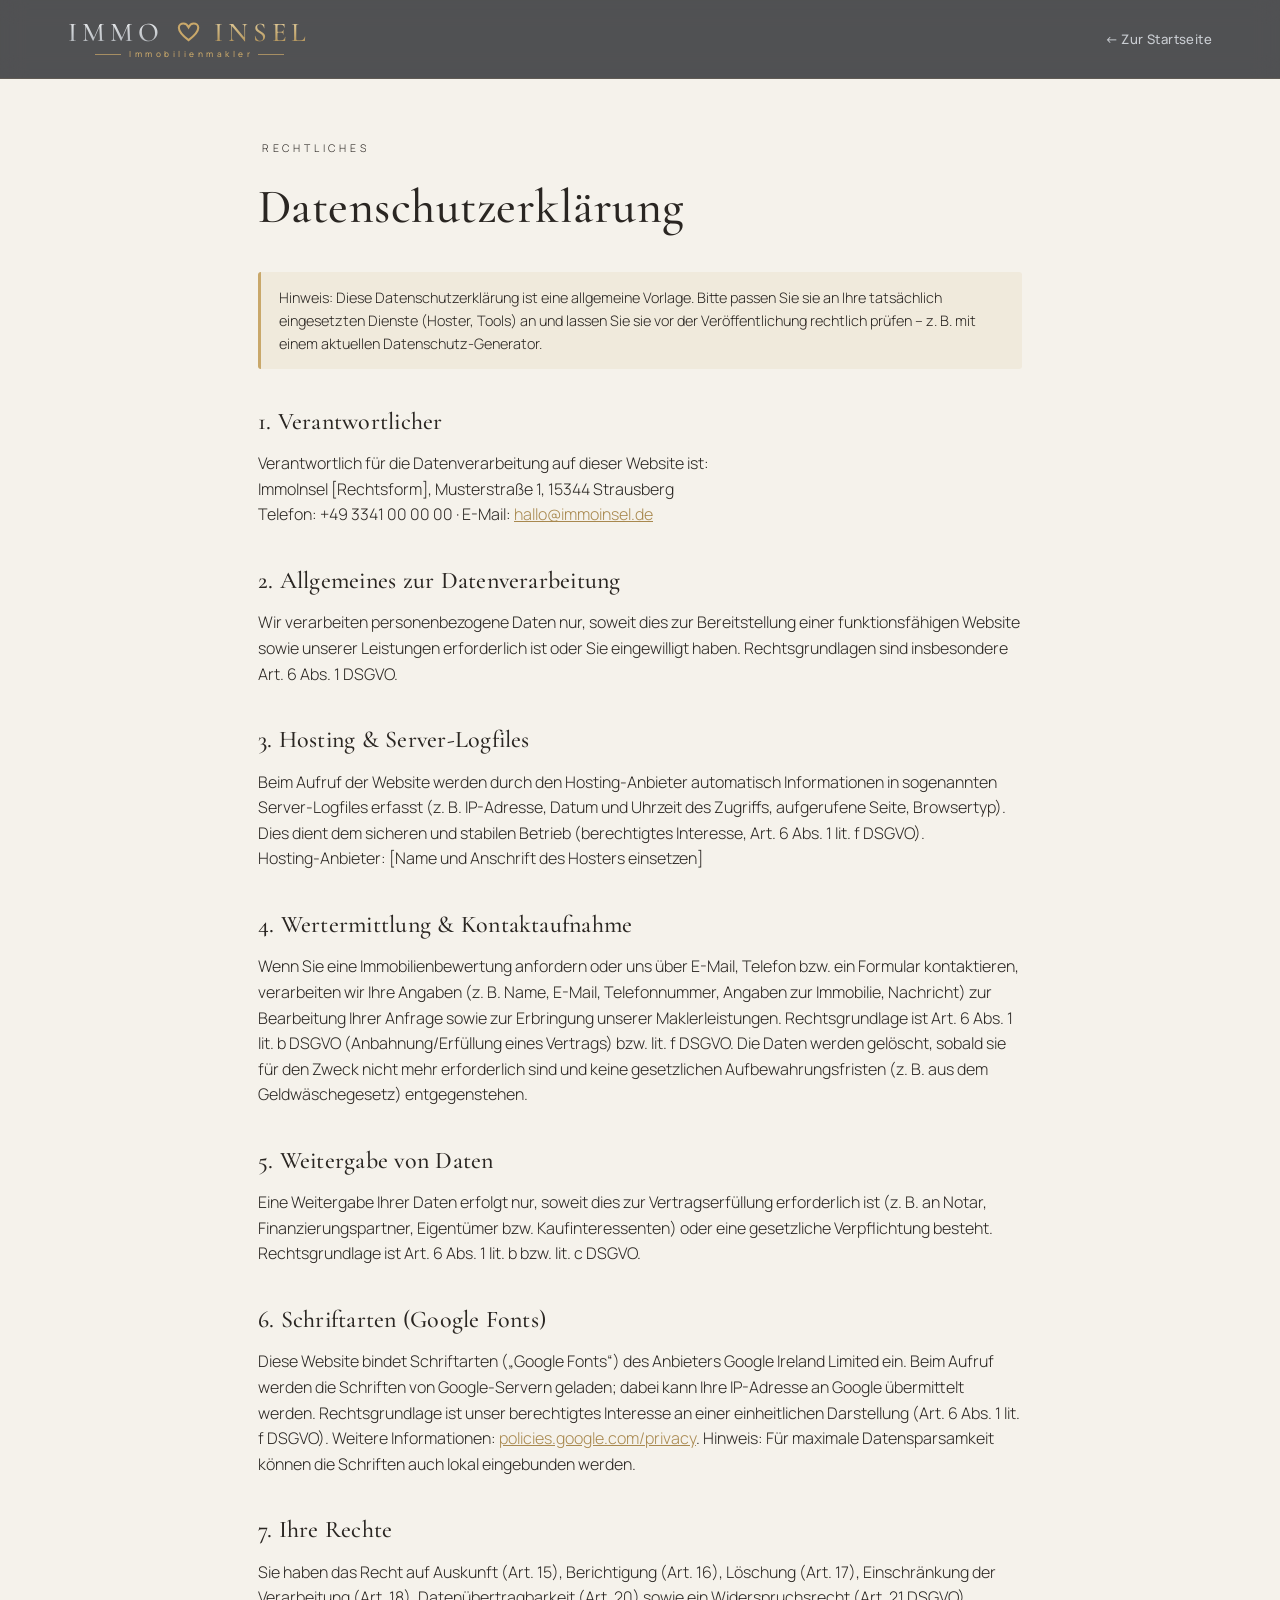
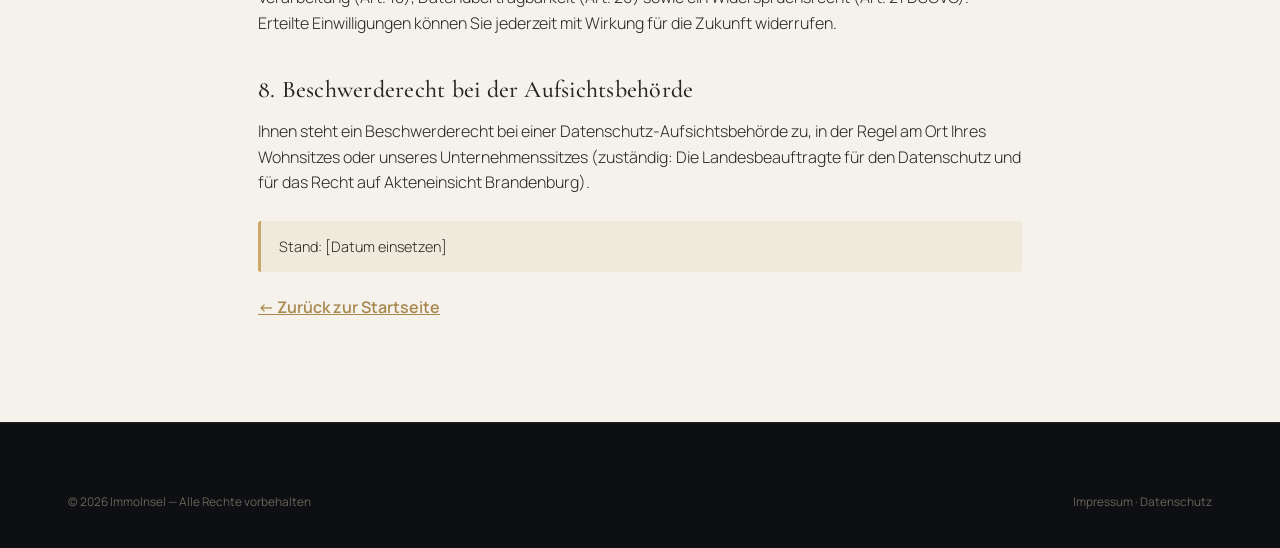
==== datenschutz.html @ 636e9824 "ImmoInsel Website – erste Version (One-Page, Impressum/Datenschutz, Upload-Skript)" ====
<!DOCTYPE html>
<html lang="de">
<head>
  <meta charset="UTF-8" />
  <meta name="viewport" content="width=device-width, initial-scale=1.0" />
  <title>Datenschutz – ImmoInsel</title>
  <meta name="robots" content="index, follow" />
  <meta name="theme-color" content="#15171C" />
  <link rel="icon" href="favicon.ico" sizes="any" />
  <link rel="icon" type="image/svg+xml" href="img/favicon.svg" />
  <link rel="preconnect" href="https://fonts.googleapis.com" />
  <link rel="preconnect" href="https://fonts.gstatic.com" crossorigin />
  <link href="https://fonts.googleapis.com/css2?family=Cormorant+Garamond:ital,wght@0,400;0,500;0,600;1,400;1,500&family=Manrope:wght@300;400;500;600;700&display=swap" rel="stylesheet" />
  <link rel="stylesheet" href="css/style.css" />
</head>
<body>

<header id="siteHeader">
  <div class="wrap nav">
    <a href="index.html#top" class="mark" aria-label="ImmoInsel Startseite">
      <span class="mark-row">
        <span class="mark-immo">IMMO</span>
        <svg class="mark-heart" viewBox="0 0 100 90" aria-hidden="true"><path d="M50 78 C20 55 8 38 8 24 C8 12 18 6 28 6 C38 6 46 14 50 22 C54 14 62 6 72 6 C82 6 92 12 92 24 C92 38 80 55 50 78 Z"/></svg>
        <span class="mark-insel">INSEL</span>
      </span>
      <span class="mark-eyebrow">Immobilienmakler</span>
    </a>
    <div class="nav-panel">
      <nav class="nav-links" aria-label="Navigation">
        <a href="index.html#top">← Zur Startseite</a>
      </nav>
    </div>
  </div>
</header>

<main class="legal-main">
  <div class="narrow">
    <p class="eyebrow">Rechtliches</p>
    <h1>Datenschutzerklärung</h1>

    <p class="legal-note">Hinweis: Diese Datenschutzerklärung ist eine allgemeine Vorlage.
      Bitte passen Sie sie an Ihre tatsächlich eingesetzten Dienste (Hoster, Tools) an und
      lassen Sie sie vor der Veröffentlichung rechtlich prüfen – z. B. mit einem aktuellen
      Datenschutz-Generator.</p>

    <h2>1. Verantwortlicher</h2>
    <p>
      Verantwortlich für die Datenverarbeitung auf dieser Website ist:<br>
      ImmoInsel [Rechtsform], Musterstraße 1, 15344 Strausberg<br>
      Telefon: +49 3341 00 00 00 · E-Mail: <a href="mailto:hallo@immoinsel.de">hallo@immoinsel.de</a>
    </p>

    <h2>2. Allgemeines zur Datenverarbeitung</h2>
    <p>
      Wir verarbeiten personenbezogene Daten nur, soweit dies zur Bereitstellung einer
      funktionsfähigen Website sowie unserer Leistungen erforderlich ist oder Sie
      eingewilligt haben. Rechtsgrundlagen sind insbesondere Art. 6 Abs. 1 DSGVO.
    </p>

    <h2>3. Hosting &amp; Server-Logfiles</h2>
    <p>
      Beim Aufruf der Website werden durch den Hosting-Anbieter automatisch Informationen
      in sogenannten Server-Logfiles erfasst (z. B. IP-Adresse, Datum und Uhrzeit des
      Zugriffs, aufgerufene Seite, Browsertyp). Dies dient dem sicheren und stabilen
      Betrieb (berechtigtes Interesse, Art. 6 Abs. 1 lit. f DSGVO).<br>
      Hosting-Anbieter: [Name und Anschrift des Hosters einsetzen]
    </p>

    <h2>4. Wertermittlung &amp; Kontaktaufnahme</h2>
    <p>
      Wenn Sie eine Immobilienbewertung anfordern oder uns über E-Mail, Telefon bzw. ein
      Formular kontaktieren, verarbeiten wir Ihre Angaben (z. B. Name, E-Mail, Telefonnummer,
      Angaben zur Immobilie, Nachricht) zur Bearbeitung Ihrer Anfrage sowie zur Erbringung
      unserer Maklerleistungen. Rechtsgrundlage ist Art. 6 Abs. 1 lit. b DSGVO
      (Anbahnung/Erfüllung eines Vertrags) bzw. lit. f DSGVO. Die Daten werden gelöscht,
      sobald sie für den Zweck nicht mehr erforderlich sind und keine gesetzlichen
      Aufbewahrungsfristen (z. B. aus dem Geldwäschegesetz) entgegenstehen.
    </p>

    <h2>5. Weitergabe von Daten</h2>
    <p>
      Eine Weitergabe Ihrer Daten erfolgt nur, soweit dies zur Vertragserfüllung erforderlich
      ist (z. B. an Notar, Finanzierungspartner, Eigentümer bzw. Kaufinteressenten) oder eine
      gesetzliche Verpflichtung besteht. Rechtsgrundlage ist Art. 6 Abs. 1 lit. b bzw. lit. c DSGVO.
    </p>

    <h2>6. Schriftarten (Google Fonts)</h2>
    <p>
      Diese Website bindet Schriftarten („Google Fonts“) des Anbieters Google Ireland Limited
      ein. Beim Aufruf werden die Schriften von Google-Servern geladen; dabei kann Ihre
      IP-Adresse an Google übermittelt werden. Rechtsgrundlage ist unser berechtigtes Interesse
      an einer einheitlichen Darstellung (Art. 6 Abs. 1 lit. f DSGVO). Weitere Informationen:
      <a href="https://policies.google.com/privacy" target="_blank" rel="noopener">policies.google.com/privacy</a>.
      Hinweis: Für maximale Datensparsamkeit können die Schriften auch lokal eingebunden werden.
    </p>

    <h2>7. Ihre Rechte</h2>
    <p>
      Sie haben das Recht auf Auskunft (Art. 15), Berichtigung (Art. 16), Löschung (Art. 17),
      Einschränkung der Verarbeitung (Art. 18), Datenübertragbarkeit (Art. 20) sowie ein
      Widerspruchsrecht (Art. 21 DSGVO). Erteilte Einwilligungen können Sie jederzeit mit
      Wirkung für die Zukunft widerrufen.
    </p>

    <h2>8. Beschwerderecht bei der Aufsichtsbehörde</h2>
    <p>
      Ihnen steht ein Beschwerderecht bei einer Datenschutz-Aufsichtsbehörde zu, in der Regel
      am Ort Ihres Wohnsitzes oder unseres Unternehmenssitzes (zuständig: Die Landesbeauftragte
      für den Datenschutz und für das Recht auf Akteneinsicht Brandenburg).
    </p>

    <p class="legal-note" style="margin-top:1.6rem">Stand: [Datum einsetzen]</p>
    <p style="margin-top:1.4rem"><a class="back-link" href="index.html#top">← Zurück zur Startseite</a></p>
  </div>
</main>

<footer>
  <div class="wrap">
    <div class="foot-bar" style="border-top:none;padding-top:0">
      <span>© <span id="jahr">2026</span> ImmoInsel — Alle Rechte vorbehalten</span>
      <span><a href="impressum.html">Impressum</a> · <a href="datenschutz.html">Datenschutz</a></span>
    </div>
  </div>
</footer>

<script src="js/main.js"></script>
</body>
</html>
---- css/style.css ----
/* =========================================================
   ImmoInsel · Immobilienmakler – Gestaltung
   Anthrazit + Champagner-Gold, Cormorant Garamond / Manrope
   ========================================================= */
:root{
  --ink:#0E0F12;--anthracite:#15171C;--anthracite-2:#1B1E25;
  --gold:#C9A86A;--gold-lite:#E7D2A0;--gold-deep:#A8884E;
  --silver:#C9CDD2;--platinum:#E9EBEE;
  --cream:#F5F2EB;--cream-2:#EDE8DD;--cream-ink:#2A2622;--cream-mute:#6B645A;
  --line:rgba(201,168,106,.30);
  --serif:'Cormorant Garamond',Georgia,serif;
  --sans:'Manrope',system-ui,-apple-system,sans-serif;
}
*{margin:0;padding:0;box-sizing:border-box}
html{scroll-behavior:smooth}
body{font-family:var(--sans);background:var(--anthracite);color:var(--platinum);line-height:1.6;-webkit-font-smoothing:antialiased;overflow-x:hidden}
.wrap{max-width:1200px;margin:0 auto;padding:0 28px}
a{color:inherit;text-decoration:none}
img{max-width:100%;display:block}

/* Wordmark */
.mark{display:inline-flex;flex-direction:column;align-items:center;line-height:1}
.mark-row{font-family:var(--serif);font-weight:500;font-size:1.7rem;letter-spacing:.18em;display:flex;align-items:center;gap:.5em}
.mark-immo{background:linear-gradient(180deg,#EDEFF1,#A9AEB4);-webkit-background-clip:text;background-clip:text;color:transparent}
.mark-insel{background:linear-gradient(180deg,var(--gold-lite),var(--gold-deep));-webkit-background-clip:text;background-clip:text;color:transparent}
.mark-heart{width:.85em;height:.85em;flex:none}
.mark-heart path{fill:none;stroke:var(--gold);stroke-width:9}
.mark-eyebrow{display:flex;align-items:center;gap:.6em;margin-top:.45em;font-family:var(--sans);font-weight:500;font-size:.52rem;letter-spacing:.42em;color:var(--gold);text-indent:.42em}
.mark-eyebrow::before,.mark-eyebrow::after{content:"";width:26px;height:1px;background:var(--gold);opacity:.7}

/* Heart divider (signature) */
.hdiv{display:flex;align-items:center;justify-content:center;gap:18px;margin:0 auto}
.hdiv span{height:1px;width:64px;background:var(--line)}
.hdiv svg{width:18px;height:18px}
.hdiv svg path{fill:none;stroke:var(--gold);stroke-width:9}

/* Buttons */
.btn{display:inline-flex;align-items:center;gap:.6em;font-weight:600;font-size:.82rem;letter-spacing:.04em;padding:15px 30px;border-radius:2px;cursor:pointer;border:1px solid transparent;transition:.25s ease;font-family:var(--sans)}
.btn-gold{background:var(--gold);color:#15171C}
.btn-gold:hover{background:var(--gold-lite);transform:translateY(-2px)}
.btn-ghost{border-color:var(--line);color:var(--platinum)}
.btn-ghost:hover{border-color:var(--gold);color:var(--gold)}
.btn-arrow{transition:transform .25s ease}
.btn:hover .btn-arrow{transform:translateX(4px)}
.eyebrow{font-size:.66rem;letter-spacing:.36em;font-weight:600;color:var(--gold);text-transform:uppercase;text-indent:.36em}
h1,h2,h3{font-family:var(--serif);font-weight:500;letter-spacing:.01em}

/* Header */
header{position:fixed;top:0;left:0;right:0;z-index:50;backdrop-filter:blur(12px);background:rgba(17,19,24,.72);border-bottom:1px solid rgba(201,168,106,.12)}
.nav{display:flex;align-items:center;justify-content:space-between;height:78px}
.nav-panel{display:flex;align-items:center;gap:34px}
.nav-links{display:flex;gap:34px;font-size:.82rem;font-weight:500;letter-spacing:.03em}
.nav-links a{color:var(--silver);transition:color .2s}
.nav-links a:hover,.nav-links a.active{color:var(--gold)}
.nav .btn{padding:11px 22px}
.burger{display:none;flex-direction:column;gap:5px;cursor:pointer;background:none;border:0;padding:6px}
.burger span{width:24px;height:1.5px;background:var(--gold);transition:.25s ease}
.burger[aria-expanded="true"] span:nth-child(1){transform:translateY(6.5px) rotate(45deg)}
.burger[aria-expanded="true"] span:nth-child(2){opacity:0}
.burger[aria-expanded="true"] span:nth-child(3){transform:translateY(-6.5px) rotate(-45deg)}

/* Hero */
.hero{position:relative;min-height:100vh;display:flex;align-items:center;padding:120px 0 80px;
  background:linear-gradient(180deg,rgba(14,15,18,.80) 0%,rgba(14,15,18,.55) 45%,rgba(21,23,28,.96) 100%),#0E0F12 url("https://images.unsplash.com/photo-1600585154340-be6161a56a0c?auto=format&fit=crop&w=1600&q=80") center/cover no-repeat}
.hero-inner{max-width:780px}
.hero h1{font-size:clamp(2.7rem,6vw,4.8rem);line-height:1.04;margin:22px 0 24px;color:var(--platinum)}
.hero h1 em{font-style:italic;color:var(--gold)}
.hero p{font-size:1.12rem;color:var(--silver);max-width:560px;font-weight:300;margin-bottom:38px}
.hero-cta{display:flex;gap:16px;flex-wrap:wrap}
.hero-rating{display:flex;align-items:center;gap:12px;margin-top:30px}
.stars{display:flex;gap:3px}
.stars svg{width:16px;height:16px;fill:var(--gold)}
.hero-rating small{font-size:.84rem;color:var(--silver);font-weight:300}
.hero-rating small b{color:var(--platinum);font-weight:600}

.reveal{opacity:0;transform:translateY(24px);animation:rise .9s cubic-bezier(.2,.7,.3,1) forwards}
.d1{animation-delay:.05s}.d2{animation-delay:.2s}.d3{animation-delay:.35s}.d4{animation-delay:.5s}.d5{animation-delay:.62s}
@keyframes rise{to{opacity:1;transform:none}}

/* Valuation card */
.valuation{background:var(--anthracite);padding:0 0 90px}
.vcard{margin-top:-72px;position:relative;z-index:5;background:linear-gradient(160deg,var(--anthracite-2),#13151A);border:1px solid var(--line);border-radius:5px;padding:46px 48px;
  box-shadow:0 40px 80px -30px rgba(0,0,0,.7),0 0 70px -24px rgba(201,168,106,.22)}
.vcard-ribbon{display:inline-flex;align-items:center;gap:8px;font-size:.62rem;letter-spacing:.22em;text-transform:uppercase;color:var(--gold);font-weight:600;margin-bottom:16px}
.vcard-ribbon svg{width:13px;height:13px;fill:var(--gold)}
.vcard-head{display:flex;justify-content:space-between;align-items:flex-end;gap:30px;flex-wrap:wrap;margin-bottom:30px}
.vcard h2{font-size:2.1rem;color:var(--platinum);line-height:1.08}
.vcard-head>div>p{color:var(--silver);font-size:.92rem;font-weight:300;max-width:360px;margin-top:8px}
.steps{display:flex;gap:8px}
.steps i{font-style:normal;font-size:.7rem;color:var(--silver);display:flex;align-items:center;gap:6px}
.steps i b{width:22px;height:22px;border:1px solid var(--line);border-radius:50%;display:grid;place-items:center;font-size:.62rem;color:var(--gold);font-weight:700}
.steps i.on b{background:var(--gold);color:#15171C;border-color:var(--gold)}
.chips{display:grid;grid-template-columns:repeat(4,1fr);gap:14px;margin-bottom:24px}
.chip{border:1px solid rgba(201,168,106,.22);border-radius:3px;padding:20px 14px;text-align:center;cursor:pointer;transition:.2s;background:rgba(255,255,255,.015);font-family:var(--sans)}
.chip:hover,.chip.sel{border-color:var(--gold);background:rgba(201,168,106,.07)}
.chip svg{width:30px;height:30px;stroke:var(--gold);fill:none;stroke-width:1.4;margin-bottom:10px}
.chip span{display:block;font-size:.8rem;color:var(--platinum);font-weight:500}
.vcard-foot{display:flex;justify-content:space-between;align-items:center;gap:20px;flex-wrap:wrap;border-top:1px solid rgba(201,168,106,.14);padding-top:24px}
.vcard-foot small{color:var(--cream-mute);font-size:.76rem;display:flex;align-items:center;gap:8px}
.vcard-foot small svg{width:14px;height:14px;stroke:var(--gold);fill:none;stroke-width:1.6;flex:none}

/* Trust */
.trust{background:var(--cream);color:var(--cream-ink);padding:64px 0}
.trust-grid{display:grid;grid-template-columns:repeat(4,1fr);gap:30px;text-align:center}
.stat .n{font-family:var(--serif);font-size:3rem;color:var(--gold-deep);line-height:1}
.stat .n em{font-style:normal;font-size:1.4rem;vertical-align:super}
.stat .l{font-size:.78rem;letter-spacing:.08em;text-transform:uppercase;color:var(--cream-mute);margin-top:8px}

/* Section base */
.section{padding:100px 0}
.section-cream{background:var(--cream);color:var(--cream-ink)}
.s-head{text-align:center;max-width:640px;margin:0 auto 56px}
.s-head .hdiv{margin-bottom:22px}
.s-head h2{font-size:clamp(2rem,4vw,2.9rem);line-height:1.12;margin-bottom:16px;color:var(--platinum)}
.section-cream .s-head h2{color:var(--cream-ink)}
.s-head p{color:var(--silver);font-weight:300}
.section-cream .s-head p{color:var(--cream-mute)}

/* Listings */
.listings{display:grid;grid-template-columns:repeat(3,1fr);gap:26px}
.lcard{background:#fff;border-radius:4px;overflow:hidden;box-shadow:0 18px 40px -28px rgba(42,38,34,.45);transition:.3s;border:1px solid rgba(42,38,34,.05)}
.lcard:hover{transform:translateY(-6px);box-shadow:0 30px 60px -30px rgba(42,38,34,.55)}
.lcard-img{height:210px;background-size:cover;background-position:center;position:relative}
.lcard-tag{position:absolute;top:14px;left:14px;background:rgba(14,15,18,.82);color:var(--gold);font-size:.62rem;letter-spacing:.14em;text-transform:uppercase;padding:6px 12px;border-radius:2px;font-weight:600}
.lcard-fav{position:absolute;top:12px;right:12px;width:34px;height:34px;border-radius:50%;background:rgba(14,15,18,.55);display:grid;place-items:center;cursor:pointer;transition:.2s;backdrop-filter:blur(2px);border:0}
.lcard-fav:hover,.lcard-fav.on{background:rgba(14,15,18,.85)}
.lcard-fav svg{width:16px;height:16px;stroke:var(--gold);fill:none;stroke-width:1.7}
.lcard-fav.on svg{fill:var(--gold)}
.lcard-body{padding:22px 24px 24px}
.lcard-loc{font-size:.72rem;letter-spacing:.14em;text-transform:uppercase;color:var(--gold-deep);font-weight:600}
.lcard h3{font-size:1.4rem;color:var(--cream-ink);margin:6px 0 4px}
.lcard-price{font-family:var(--serif);font-size:1.5rem;color:var(--cream-ink);margin-bottom:14px}
.lcard-facts{display:flex;gap:18px;font-size:.82rem;color:var(--cream-mute);padding-bottom:14px;border-bottom:1px solid var(--cream-2)}
.lcard-facts span{display:flex;align-items:center;gap:6px}
.lcard-facts svg{width:15px;height:15px;stroke:var(--gold-deep);fill:none;stroke-width:1.6}
.lcard-energy{font-size:.68rem;color:var(--cream-mute);margin-top:12px;line-height:1.5}
.lcard-energy b{color:var(--cream-ink);font-weight:600}
.ebadge{display:inline-block;background:#5BA84F;color:#fff;font-weight:700;padding:1px 7px;border-radius:2px;font-size:.66rem;margin-right:4px}

/* Process */
.process{display:grid;grid-template-columns:repeat(4,1fr);gap:24px}
.pstep{position:relative;padding-top:18px}
.pstep .pnum{font-family:var(--serif);font-size:2.4rem;color:var(--gold);opacity:.55;line-height:1}
.pstep h3{font-size:1.3rem;color:var(--platinum);margin:14px 0 10px}
.pstep p{font-size:.9rem;color:var(--silver);font-weight:300}
.pstep::before{content:"";position:absolute;top:0;left:0;width:40px;height:1px;background:var(--gold)}

/* Testimonial */
.quote-sec{background:var(--anthracite-2);padding:104px 0}
.quote{text-align:center;max-width:780px;margin:0 auto}
.quote .hdiv{margin-bottom:30px}
.quote p{font-family:var(--serif);font-size:clamp(1.6rem,3.4vw,2.45rem);line-height:1.42;color:var(--platinum);font-style:italic;font-weight:400}
.quote p em{color:var(--gold)}
.quote .who{margin-top:28px;font-size:.74rem;letter-spacing:.18em;text-transform:uppercase;color:var(--gold);font-weight:600}

/* Team */
.team{display:grid;grid-template-columns:repeat(3,1fr);gap:30px}
.tcard{text-align:center}
.tcard-img{width:100%;aspect-ratio:4/5;border-radius:4px;background-size:cover;background-position:center;filter:grayscale(.25);transition:.4s}
.tcard:hover .tcard-img{filter:grayscale(0)}
.tcard h3{font-size:1.4rem;margin:18px 0 2px;color:var(--cream-ink)}
.tcard .role{font-size:.74rem;letter-spacing:.12em;text-transform:uppercase;color:var(--gold-deep);font-weight:600}
.tcard .tel{font-size:.86rem;color:var(--cream-mute);margin-top:10px}

/* CTA */
.cta{background:linear-gradient(rgba(14,15,18,.9),rgba(14,15,18,.92)),#0E0F12 url("https://images.unsplash.com/photo-1512917774080-9991f1c4c750?auto=format&fit=crop&w=1600&q=80") center/cover;text-align:center;padding:110px 0}
.cta h2{font-size:clamp(2.2rem,5vw,3.4rem);color:var(--platinum);margin:22px 0 18px;line-height:1.1}
.cta h2 em{font-style:italic;color:var(--gold)}
.cta p{color:var(--silver);font-weight:300;max-width:520px;margin:0 auto 34px}

/* Footer */
footer{background:var(--ink);padding:70px 0 36px;border-top:1px solid rgba(201,168,106,.12)}
.foot-grid{display:grid;grid-template-columns:1.6fr 1fr 1fr 1fr;gap:40px;margin-bottom:50px}
.foot-grid p{color:var(--silver);font-size:.86rem;font-weight:300;margin-top:18px;max-width:300px}
.foot-col h4{font-size:.72rem;letter-spacing:.18em;text-transform:uppercase;color:var(--gold);margin-bottom:18px;font-weight:600}
.foot-col a{display:block;color:var(--silver);font-size:.86rem;margin-bottom:11px;transition:color .2s}
.foot-col a:hover{color:var(--gold)}
.foot-bar{border-top:1px solid rgba(255,255,255,.06);padding-top:26px;display:flex;justify-content:space-between;flex-wrap:wrap;gap:14px;font-size:.74rem;color:var(--cream-mute)}
.foot-bar a{color:var(--cream-mute)}.foot-bar a:hover{color:var(--gold)}

/* ===== Rechtstexte (Impressum / Datenschutz) ===== */
.legal-main{padding:140px 0 90px;background:var(--cream);color:var(--cream-ink);min-height:100vh}
.legal-main .narrow{max-width:820px;margin:0 auto;padding:0 28px}
.legal-main h1{font-size:clamp(2.2rem,5vw,3rem);margin:10px 0 26px;color:var(--cream-ink)}
.legal-main h2{font-family:var(--serif);font-size:1.5rem;margin:34px 0 10px;color:var(--cream-ink)}
.legal-main p{color:var(--cream-ink);margin-bottom:12px;font-weight:300}
.legal-main a{color:var(--gold-deep);text-decoration:underline}
.legal-note{background:rgba(201,168,106,.12);border-left:3px solid var(--gold);padding:14px 18px;border-radius:3px;font-size:.9rem;color:var(--cream-mute)}
.back-link{display:inline-block;color:var(--gold-deep);font-weight:600}

@media(max-width:920px){
  .nav-panel{display:none}
  .burger{display:flex}
  header.open .nav-panel{display:flex;position:absolute;top:78px;left:0;right:0;flex-direction:column;align-items:stretch;gap:0;background:rgba(14,15,18,.98);backdrop-filter:blur(12px);border-bottom:1px solid var(--line);padding:12px 0}
  header.open .nav-links{flex-direction:column;gap:0}
  header.open .nav-links a{padding:14px 28px}
  header.open .nav-panel .btn{margin:12px 28px 6px;justify-content:center}
  .chips{grid-template-columns:repeat(2,1fr)}
  .trust-grid,.listings,.process,.team{grid-template-columns:1fr 1fr}
  .foot-grid{grid-template-columns:1fr 1fr}
  .vcard{padding:34px 26px}
}
@media(max-width:560px){
  .trust-grid,.listings,.process,.team,.chips,.foot-grid{grid-template-columns:1fr}
  .wrap{padding:0 20px}.hero h1{font-size:2.4rem}
}
@media (prefers-reduced-motion:reduce){*{animation:none!important;transition:none!important;scroll-behavior:auto!important}}
:focus-visible{outline:2px solid var(--gold);outline-offset:3px}
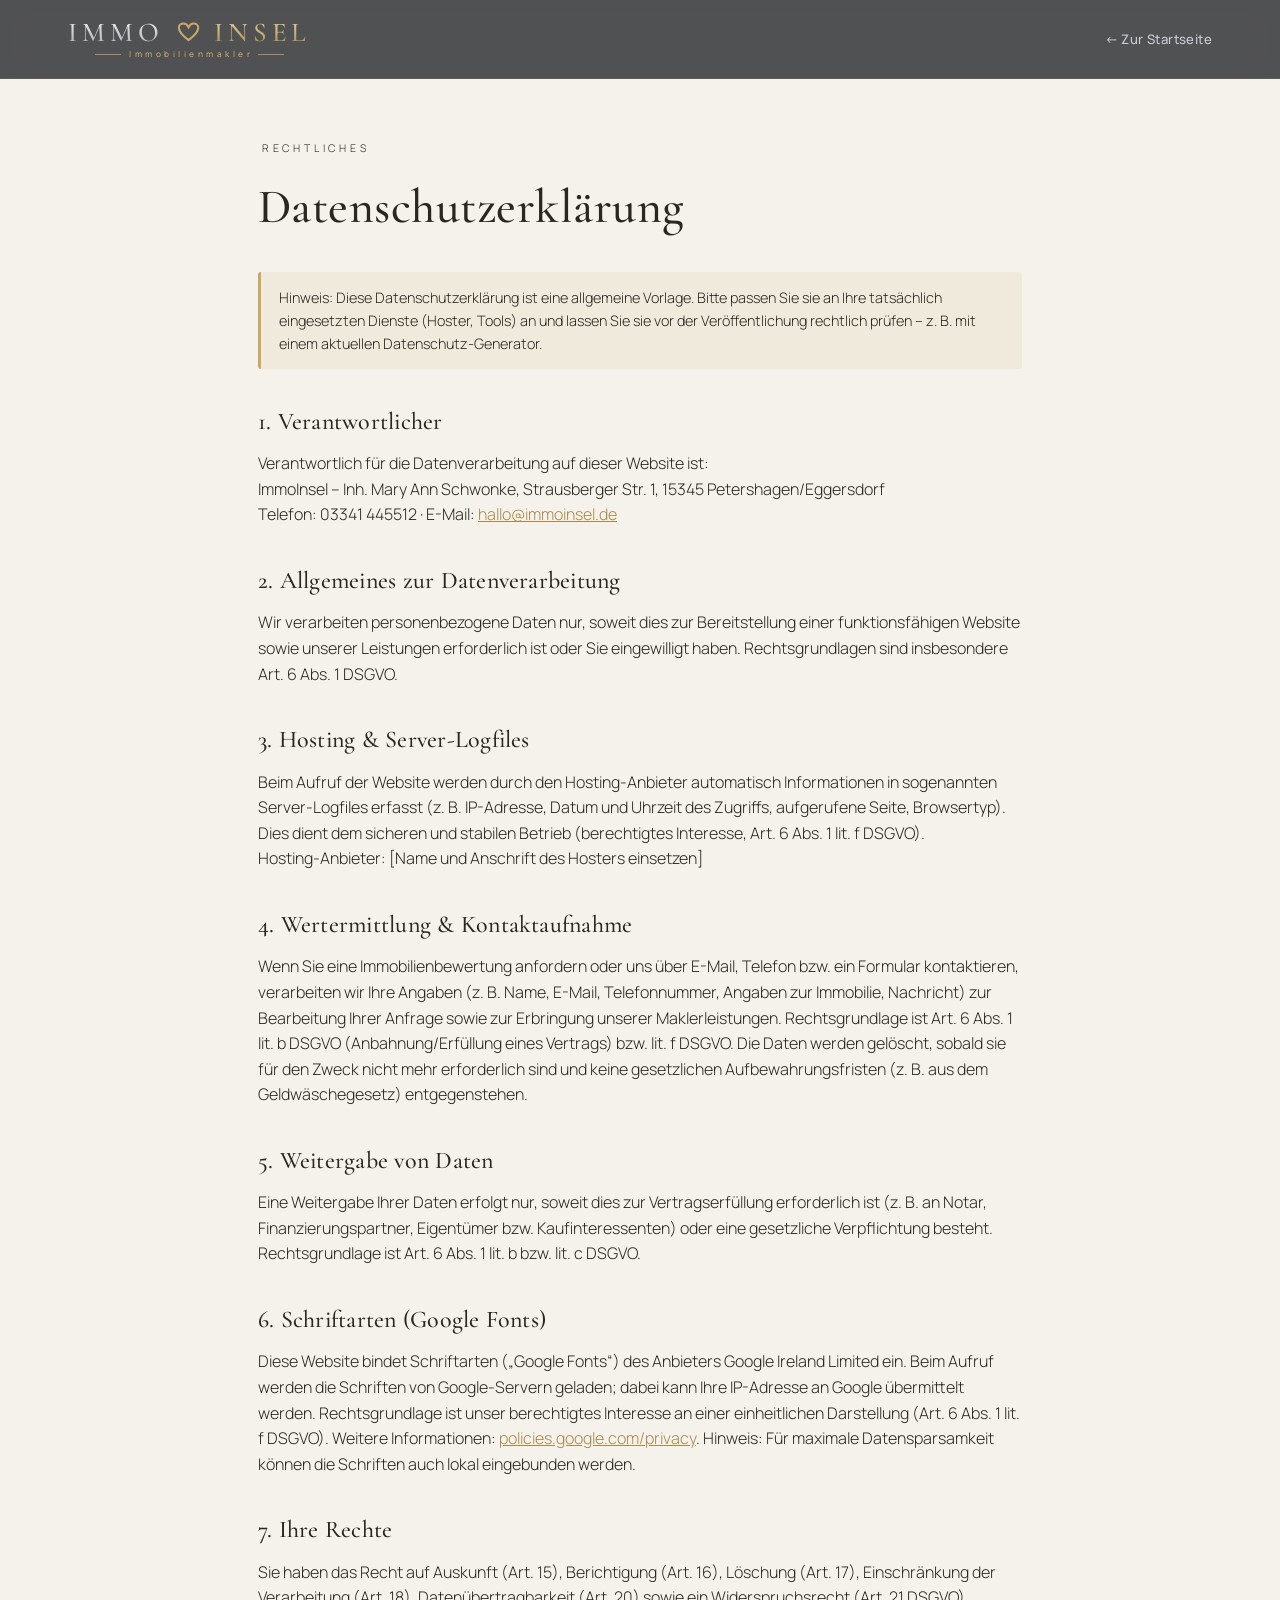
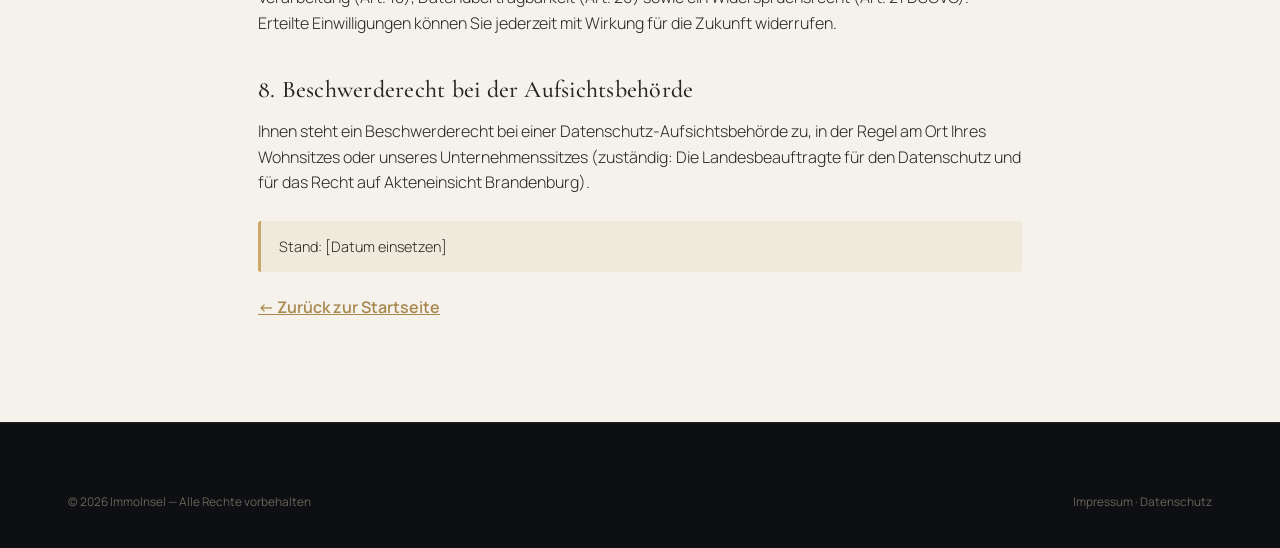
==== commit 00f153fd: "Echte Firmendaten: Adresse Petershagen/Eggersdorf, Tel. 03341 445512, Team Schwonke & Wendorff (Mono" ====
--- a/datenschutz.html
+++ b/datenschutz.html
@@ -46,8 +46,8 @@
     <h2>1. Verantwortlicher</h2>
     <p>
       Verantwortlich für die Datenverarbeitung auf dieser Website ist:<br>
-      ImmoInsel [Rechtsform], Musterstraße 1, 15344 Strausberg<br>
-      Telefon: +49 3341 00 00 00 · E-Mail: <a href="mailto:hallo@immoinsel.de">hallo@immoinsel.de</a>
+      ImmoInsel – Inh. Mary Ann Schwonke, Strausberger Str. 1, 15345 Petershagen/Eggersdorf<br>
+      Telefon: 03341 445512 · E-Mail: <a href="mailto:hallo@immoinsel.de">hallo@immoinsel.de</a>
     </p>
 
     <h2>2. Allgemeines zur Datenverarbeitung</h2>
--- a/css/style.css
+++ b/css/style.css
@@ -155,9 +155,15 @@
 
 /* Team */
 .team{display:grid;grid-template-columns:repeat(3,1fr);gap:30px}
+.team.team-2{grid-template-columns:repeat(2,1fr);max-width:720px;margin:0 auto}
 .tcard{text-align:center}
 .tcard-img{width:100%;aspect-ratio:4/5;border-radius:4px;background-size:cover;background-position:center;filter:grayscale(.25);transition:.4s}
 .tcard:hover .tcard-img{filter:grayscale(0)}
+/* Monogramm-Platzhalter (bis professionelle Porträts vorliegen) */
+.tcard-mono{display:grid;place-items:center;aspect-ratio:4/5;border-radius:4px;
+  background:linear-gradient(160deg,var(--anthracite-2),#101216);border:1px solid var(--line)}
+.tcard-mono span{font-family:var(--serif);font-size:3.4rem;letter-spacing:.06em;
+  background:linear-gradient(180deg,var(--gold-lite),var(--gold-deep));-webkit-background-clip:text;background-clip:text;color:transparent}
 .tcard h3{font-size:1.4rem;margin:18px 0 2px;color:var(--cream-ink)}
 .tcard .role{font-size:.74rem;letter-spacing:.12em;text-transform:uppercase;color:var(--gold-deep);font-weight:600}
 .tcard .tel{font-size:.86rem;color:var(--cream-mute);margin-top:10px}
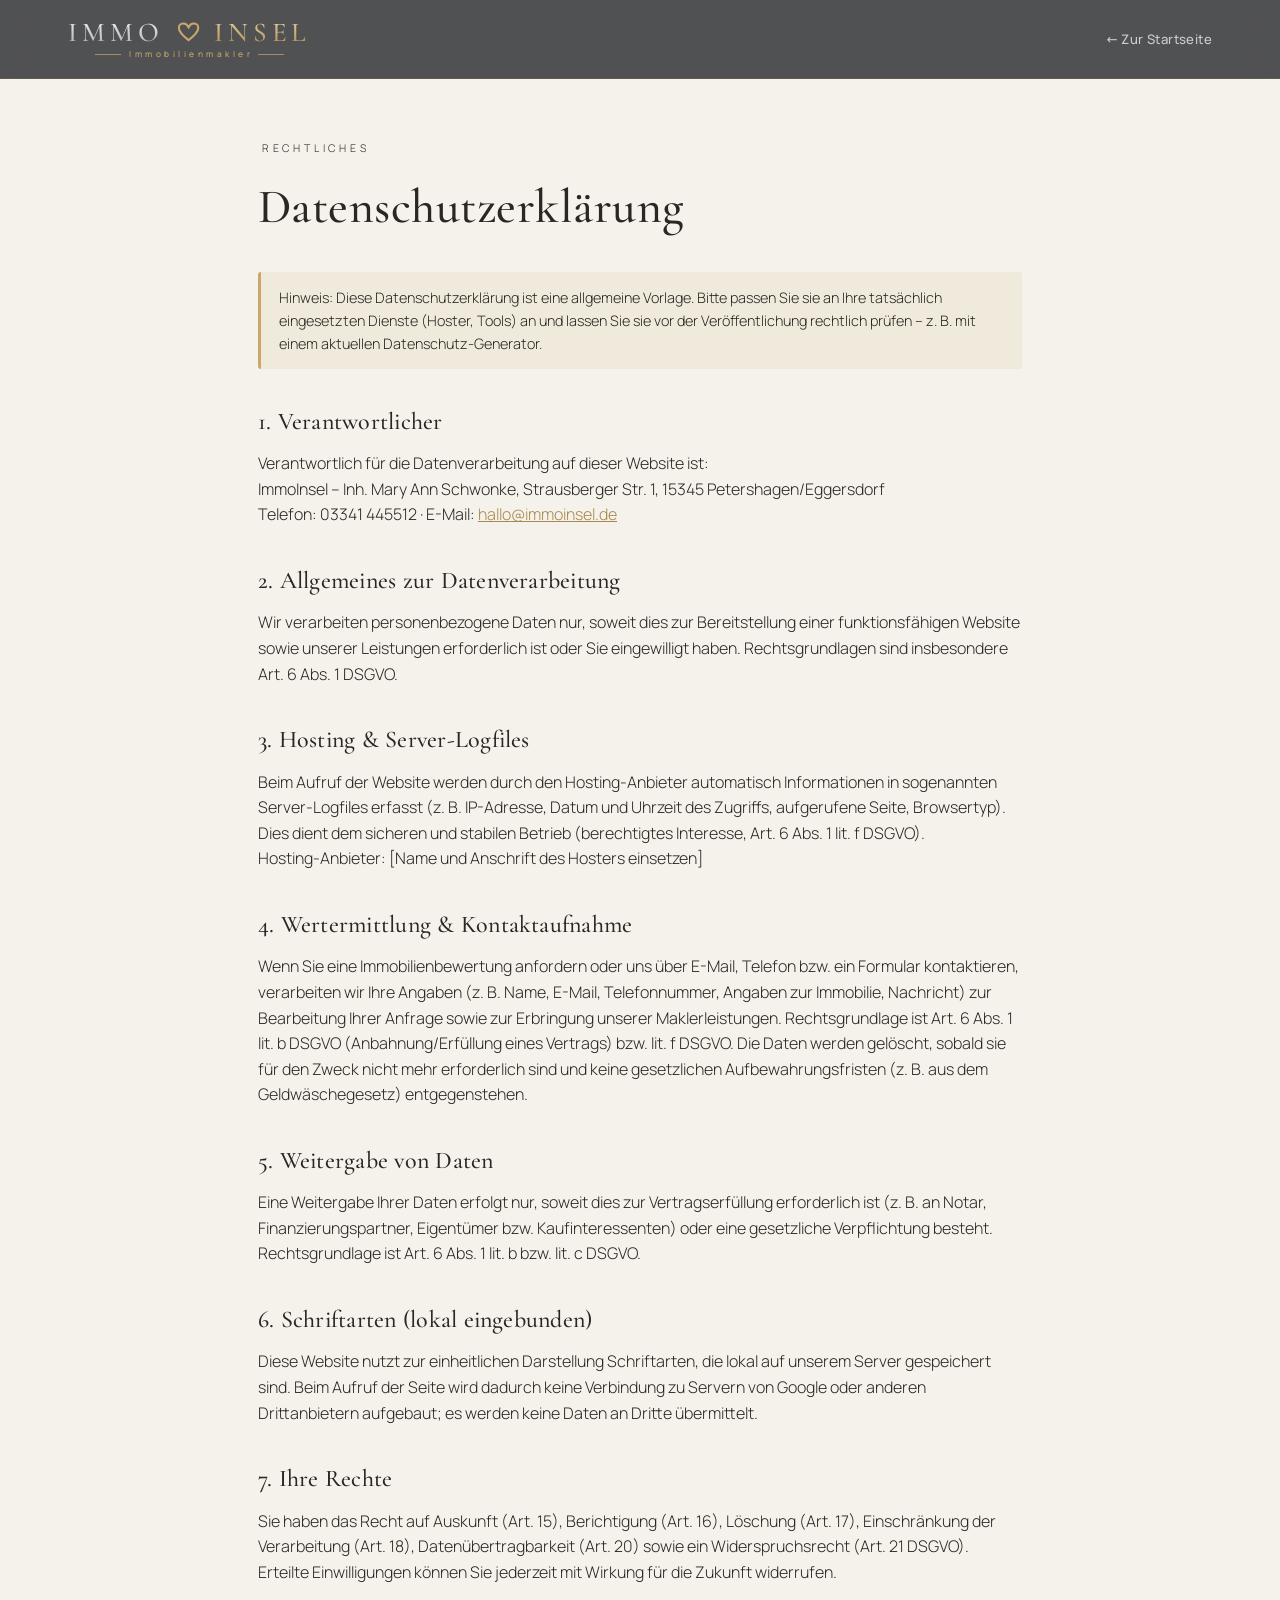
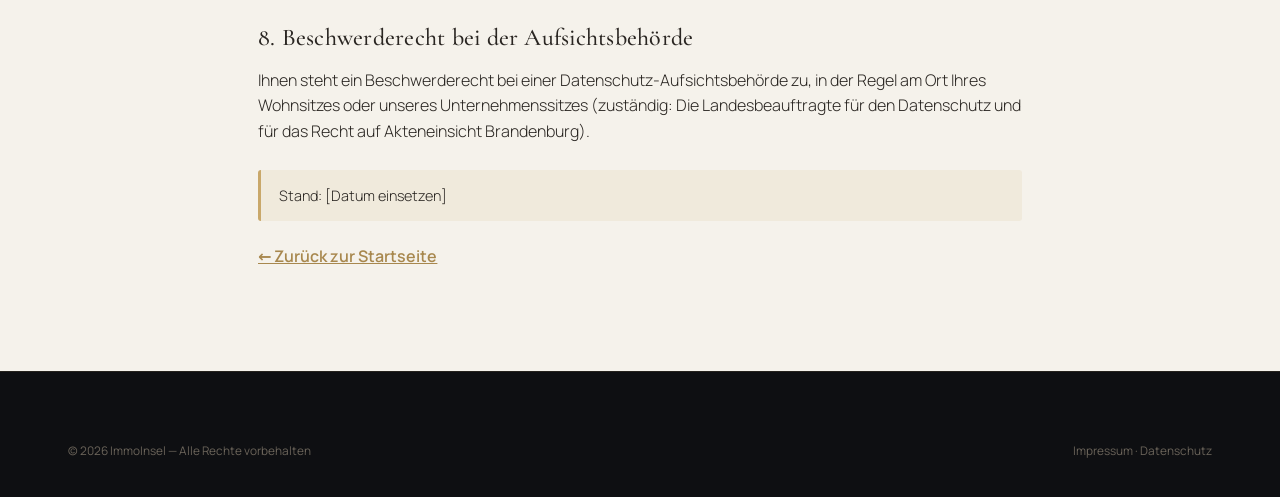
==== commit c0eea173: "Neue Sektionen (Leistungen, Region, FAQ) + DSGVO-Fonts und fehlende Bilder - Leistungen: Verkauf, Ve" ====
--- a/datenschutz.html
+++ b/datenschutz.html
@@ -8,9 +8,8 @@
   <meta name="theme-color" content="#15171C" />
   <link rel="icon" href="favicon.ico" sizes="any" />
   <link rel="icon" type="image/svg+xml" href="img/favicon.svg" />
-  <link rel="preconnect" href="https://fonts.googleapis.com" />
-  <link rel="preconnect" href="https://fonts.gstatic.com" crossorigin />
-  <link href="https://fonts.googleapis.com/css2?family=Cormorant+Garamond:ital,wght@0,400;0,500;0,600;1,400;1,500&family=Manrope:wght@300;400;500;600;700&display=swap" rel="stylesheet" />
+  <!-- Schriften lokal gehostet (DSGVO) -->
+  <link rel="stylesheet" href="css/fonts.css" />
   <link rel="stylesheet" href="css/style.css" />
 </head>
 <body>
@@ -84,14 +83,12 @@
       gesetzliche Verpflichtung besteht. Rechtsgrundlage ist Art. 6 Abs. 1 lit. b bzw. lit. c DSGVO.
     </p>
 
-    <h2>6. Schriftarten (Google Fonts)</h2>
+    <h2>6. Schriftarten (lokal eingebunden)</h2>
     <p>
-      Diese Website bindet Schriftarten („Google Fonts“) des Anbieters Google Ireland Limited
-      ein. Beim Aufruf werden die Schriften von Google-Servern geladen; dabei kann Ihre
-      IP-Adresse an Google übermittelt werden. Rechtsgrundlage ist unser berechtigtes Interesse
-      an einer einheitlichen Darstellung (Art. 6 Abs. 1 lit. f DSGVO). Weitere Informationen:
-      <a href="https://policies.google.com/privacy" target="_blank" rel="noopener">policies.google.com/privacy</a>.
-      Hinweis: Für maximale Datensparsamkeit können die Schriften auch lokal eingebunden werden.
+      Diese Website nutzt zur einheitlichen Darstellung Schriftarten, die lokal auf unserem
+      Server gespeichert sind. Beim Aufruf der Seite wird dadurch keine Verbindung zu Servern
+      von Google oder anderen Drittanbietern aufgebaut; es werden keine Daten an Dritte
+      übermittelt.
     </p>
 
     <h2>7. Ihre Rechte</h2>
--- a/css/fonts.css
+++ b/css/fonts.css
@@ -0,0 +1,21 @@
+/* Lokale Schriften (ehem. Google Fonts) - DSGVO-konform selbst gehostet */
+@font-face{font-family:'Cormorant Garamond';font-style:italic;font-weight:400;font-display:swap;src:url('../fonts/CormorantGaramond-400-italic-latin-ext.woff2') format('woff2');unicode-range:U+0100-02BA, U+02BD-02C5, U+02C7-02CC, U+02CE-02D7, U+02DD-02FF, U+0304, U+0308, U+0329, U+1D00-1DBF, U+1E00-1E9F, U+1EF2-1EFF, U+2020, U+20A0-20AB, U+20AD-20C0, U+2113, U+2C60-2C7F, U+A720-A7FF}
+@font-face{font-family:'Cormorant Garamond';font-style:italic;font-weight:400;font-display:swap;src:url('../fonts/CormorantGaramond-400-italic-latin.woff2') format('woff2');unicode-range:U+0000-00FF, U+0131, U+0152-0153, U+02BB-02BC, U+02C6, U+02DA, U+02DC, U+0304, U+0308, U+0329, U+2000-206F, U+20AC, U+2122, U+2191, U+2193, U+2212, U+2215, U+FEFF, U+FFFD}
+@font-face{font-family:'Cormorant Garamond';font-style:italic;font-weight:500;font-display:swap;src:url('../fonts/CormorantGaramond-500-italic-latin-ext.woff2') format('woff2');unicode-range:U+0100-02BA, U+02BD-02C5, U+02C7-02CC, U+02CE-02D7, U+02DD-02FF, U+0304, U+0308, U+0329, U+1D00-1DBF, U+1E00-1E9F, U+1EF2-1EFF, U+2020, U+20A0-20AB, U+20AD-20C0, U+2113, U+2C60-2C7F, U+A720-A7FF}
+@font-face{font-family:'Cormorant Garamond';font-style:italic;font-weight:500;font-display:swap;src:url('../fonts/CormorantGaramond-500-italic-latin.woff2') format('woff2');unicode-range:U+0000-00FF, U+0131, U+0152-0153, U+02BB-02BC, U+02C6, U+02DA, U+02DC, U+0304, U+0308, U+0329, U+2000-206F, U+20AC, U+2122, U+2191, U+2193, U+2212, U+2215, U+FEFF, U+FFFD}
+@font-face{font-family:'Cormorant Garamond';font-style:normal;font-weight:400;font-display:swap;src:url('../fonts/CormorantGaramond-400-normal-latin-ext.woff2') format('woff2');unicode-range:U+0100-02BA, U+02BD-02C5, U+02C7-02CC, U+02CE-02D7, U+02DD-02FF, U+0304, U+0308, U+0329, U+1D00-1DBF, U+1E00-1E9F, U+1EF2-1EFF, U+2020, U+20A0-20AB, U+20AD-20C0, U+2113, U+2C60-2C7F, U+A720-A7FF}
+@font-face{font-family:'Cormorant Garamond';font-style:normal;font-weight:400;font-display:swap;src:url('../fonts/CormorantGaramond-400-normal-latin.woff2') format('woff2');unicode-range:U+0000-00FF, U+0131, U+0152-0153, U+02BB-02BC, U+02C6, U+02DA, U+02DC, U+0304, U+0308, U+0329, U+2000-206F, U+20AC, U+2122, U+2191, U+2193, U+2212, U+2215, U+FEFF, U+FFFD}
+@font-face{font-family:'Cormorant Garamond';font-style:normal;font-weight:500;font-display:swap;src:url('../fonts/CormorantGaramond-500-normal-latin-ext.woff2') format('woff2');unicode-range:U+0100-02BA, U+02BD-02C5, U+02C7-02CC, U+02CE-02D7, U+02DD-02FF, U+0304, U+0308, U+0329, U+1D00-1DBF, U+1E00-1E9F, U+1EF2-1EFF, U+2020, U+20A0-20AB, U+20AD-20C0, U+2113, U+2C60-2C7F, U+A720-A7FF}
+@font-face{font-family:'Cormorant Garamond';font-style:normal;font-weight:500;font-display:swap;src:url('../fonts/CormorantGaramond-500-normal-latin.woff2') format('woff2');unicode-range:U+0000-00FF, U+0131, U+0152-0153, U+02BB-02BC, U+02C6, U+02DA, U+02DC, U+0304, U+0308, U+0329, U+2000-206F, U+20AC, U+2122, U+2191, U+2193, U+2212, U+2215, U+FEFF, U+FFFD}
+@font-face{font-family:'Cormorant Garamond';font-style:normal;font-weight:600;font-display:swap;src:url('../fonts/CormorantGaramond-600-normal-latin-ext.woff2') format('woff2');unicode-range:U+0100-02BA, U+02BD-02C5, U+02C7-02CC, U+02CE-02D7, U+02DD-02FF, U+0304, U+0308, U+0329, U+1D00-1DBF, U+1E00-1E9F, U+1EF2-1EFF, U+2020, U+20A0-20AB, U+20AD-20C0, U+2113, U+2C60-2C7F, U+A720-A7FF}
+@font-face{font-family:'Cormorant Garamond';font-style:normal;font-weight:600;font-display:swap;src:url('../fonts/CormorantGaramond-600-normal-latin.woff2') format('woff2');unicode-range:U+0000-00FF, U+0131, U+0152-0153, U+02BB-02BC, U+02C6, U+02DA, U+02DC, U+0304, U+0308, U+0329, U+2000-206F, U+20AC, U+2122, U+2191, U+2193, U+2212, U+2215, U+FEFF, U+FFFD}
+@font-face{font-family:'Manrope';font-style:normal;font-weight:300;font-display:swap;src:url('../fonts/Manrope-300-normal-latin-ext.woff2') format('woff2');unicode-range:U+0100-02BA, U+02BD-02C5, U+02C7-02CC, U+02CE-02D7, U+02DD-02FF, U+0304, U+0308, U+0329, U+1D00-1DBF, U+1E00-1E9F, U+1EF2-1EFF, U+2020, U+20A0-20AB, U+20AD-20C0, U+2113, U+2C60-2C7F, U+A720-A7FF}
+@font-face{font-family:'Manrope';font-style:normal;font-weight:300;font-display:swap;src:url('../fonts/Manrope-300-normal-latin.woff2') format('woff2');unicode-range:U+0000-00FF, U+0131, U+0152-0153, U+02BB-02BC, U+02C6, U+02DA, U+02DC, U+0304, U+0308, U+0329, U+2000-206F, U+20AC, U+2122, U+2191, U+2193, U+2212, U+2215, U+FEFF, U+FFFD}
+@font-face{font-family:'Manrope';font-style:normal;font-weight:400;font-display:swap;src:url('../fonts/Manrope-400-normal-latin-ext.woff2') format('woff2');unicode-range:U+0100-02BA, U+02BD-02C5, U+02C7-02CC, U+02CE-02D7, U+02DD-02FF, U+0304, U+0308, U+0329, U+1D00-1DBF, U+1E00-1E9F, U+1EF2-1EFF, U+2020, U+20A0-20AB, U+20AD-20C0, U+2113, U+2C60-2C7F, U+A720-A7FF}
+@font-face{font-family:'Manrope';font-style:normal;font-weight:400;font-display:swap;src:url('../fonts/Manrope-400-normal-latin.woff2') format('woff2');unicode-range:U+0000-00FF, U+0131, U+0152-0153, U+02BB-02BC, U+02C6, U+02DA, U+02DC, U+0304, U+0308, U+0329, U+2000-206F, U+20AC, U+2122, U+2191, U+2193, U+2212, U+2215, U+FEFF, U+FFFD}
+@font-face{font-family:'Manrope';font-style:normal;font-weight:500;font-display:swap;src:url('../fonts/Manrope-500-normal-latin-ext.woff2') format('woff2');unicode-range:U+0100-02BA, U+02BD-02C5, U+02C7-02CC, U+02CE-02D7, U+02DD-02FF, U+0304, U+0308, U+0329, U+1D00-1DBF, U+1E00-1E9F, U+1EF2-1EFF, U+2020, U+20A0-20AB, U+20AD-20C0, U+2113, U+2C60-2C7F, U+A720-A7FF}
+@font-face{font-family:'Manrope';font-style:normal;font-weight:500;font-display:swap;src:url('../fonts/Manrope-500-normal-latin.woff2') format('woff2');unicode-range:U+0000-00FF, U+0131, U+0152-0153, U+02BB-02BC, U+02C6, U+02DA, U+02DC, U+0304, U+0308, U+0329, U+2000-206F, U+20AC, U+2122, U+2191, U+2193, U+2212, U+2215, U+FEFF, U+FFFD}
+@font-face{font-family:'Manrope';font-style:normal;font-weight:600;font-display:swap;src:url('../fonts/Manrope-600-normal-latin-ext.woff2') format('woff2');unicode-range:U+0100-02BA, U+02BD-02C5, U+02C7-02CC, U+02CE-02D7, U+02DD-02FF, U+0304, U+0308, U+0329, U+1D00-1DBF, U+1E00-1E9F, U+1EF2-1EFF, U+2020, U+20A0-20AB, U+20AD-20C0, U+2113, U+2C60-2C7F, U+A720-A7FF}
+@font-face{font-family:'Manrope';font-style:normal;font-weight:600;font-display:swap;src:url('../fonts/Manrope-600-normal-latin.woff2') format('woff2');unicode-range:U+0000-00FF, U+0131, U+0152-0153, U+02BB-02BC, U+02C6, U+02DA, U+02DC, U+0304, U+0308, U+0329, U+2000-206F, U+20AC, U+2122, U+2191, U+2193, U+2212, U+2215, U+FEFF, U+FFFD}
+@font-face{font-family:'Manrope';font-style:normal;font-weight:700;font-display:swap;src:url('../fonts/Manrope-700-normal-latin-ext.woff2') format('woff2');unicode-range:U+0100-02BA, U+02BD-02C5, U+02C7-02CC, U+02CE-02D7, U+02DD-02FF, U+0304, U+0308, U+0329, U+1D00-1DBF, U+1E00-1E9F, U+1EF2-1EFF, U+2020, U+20A0-20AB, U+20AD-20C0, U+2113, U+2C60-2C7F, U+A720-A7FF}
+@font-face{font-family:'Manrope';font-style:normal;font-weight:700;font-display:swap;src:url('../fonts/Manrope-700-normal-latin.woff2') format('woff2');unicode-range:U+0000-00FF, U+0131, U+0152-0153, U+02BB-02BC, U+02C6, U+02DA, U+02DC, U+0304, U+0308, U+0329, U+2000-206F, U+20AC, U+2122, U+2191, U+2193, U+2212, U+2215, U+FEFF, U+FFFD}
--- a/css/style.css
+++ b/css/style.css
@@ -99,6 +99,21 @@
 .vcard-foot small{color:var(--cream-mute);font-size:.76rem;display:flex;align-items:center;gap:8px}
 .vcard-foot small svg{width:14px;height:14px;stroke:var(--gold);fill:none;stroke-width:1.6;flex:none}
 
+/* Wertermittlungs-Formular */
+.vform-grid{display:grid;grid-template-columns:1fr 1fr;gap:16px;margin-bottom:20px}
+.vfield{display:flex;flex-direction:column;gap:6px}
+.vfield.full{grid-column:1 / -1}
+.vfield label{font-size:.68rem;letter-spacing:.1em;text-transform:uppercase;color:var(--silver);font-weight:600}
+.vfield input{background:rgba(255,255,255,.03);border:1px solid rgba(201,168,106,.22);border-radius:3px;padding:12px 14px;color:var(--platinum);font-family:var(--sans);font-size:.9rem;transition:border-color .2s}
+.vfield input::placeholder{color:var(--cream-mute)}
+.vfield input:focus{outline:none;border-color:var(--gold)}
+.vfield input.field-invalid{border-color:#d9705f}
+.vconsent{display:flex;gap:10px;align-items:flex-start;font-size:.78rem;color:var(--silver);font-weight:300;margin-bottom:18px}
+.vconsent input{margin-top:3px;accent-color:var(--gold);flex:none}
+.vconsent a{color:var(--gold);text-decoration:underline}
+.vstatus{flex-basis:100%;font-size:.82rem;margin-top:4px;min-height:1.1em}
+.vstatus.ok{color:#7bbf6f}.vstatus.err{color:#e0897b}
+
 /* Trust */
 .trust{background:var(--cream);color:var(--cream-ink);padding:64px 0}
 .trust-grid{display:grid;grid-template-columns:repeat(4,1fr);gap:30px;text-align:center}
@@ -159,11 +174,24 @@
 .tcard{text-align:center}
 .tcard-img{width:100%;aspect-ratio:4/5;border-radius:4px;background-size:cover;background-position:center;filter:grayscale(.25);transition:.4s}
 .tcard:hover .tcard-img{filter:grayscale(0)}
-/* Monogramm-Platzhalter (bis professionelle Porträts vorliegen) */
+/* Monogramm-Platzhalter (falls kein Foto vorliegt) */
 .tcard-mono{display:grid;place-items:center;aspect-ratio:4/5;border-radius:4px;
   background:linear-gradient(160deg,var(--anthracite-2),#101216);border:1px solid var(--line)}
 .tcard-mono span{font-family:var(--serif);font-size:3.4rem;letter-spacing:.06em;
   background:linear-gradient(180deg,var(--gold-lite),var(--gold-deep));-webkit-background-clip:text;background-clip:text;color:transparent}
+
+/* Team-Feature: gemeinsames Porträt + Personen */
+.team-feature{display:grid;grid-template-columns:1fr 1fr;gap:52px;align-items:center;max-width:960px;margin:0 auto}
+.team-photo{position:relative;border-radius:5px;overflow:hidden;border:1px solid var(--line);
+  box-shadow:0 30px 70px -34px rgba(42,38,34,.55)}
+.team-photo::after{content:"";position:absolute;inset:0;box-shadow:inset 0 0 0 1px rgba(201,168,106,.25);border-radius:5px;pointer-events:none}
+.team-photo img{width:100%;height:100%;object-fit:cover;display:block}
+.team-people{display:flex;flex-direction:column;gap:24px}
+.tperson h3{font-size:1.55rem;color:var(--cream-ink);margin-bottom:2px}
+.tperson .role{font-size:.74rem;letter-spacing:.12em;text-transform:uppercase;color:var(--gold-deep);font-weight:600}
+.tperson .tel{font-size:.9rem;color:var(--cream-mute);margin-top:8px}
+.tperson .tel a{color:var(--cream-ink);font-weight:600}
+.tperson + .tperson{border-top:1px solid var(--cream-2);padding-top:24px}
 .tcard h3{font-size:1.4rem;margin:18px 0 2px;color:var(--cream-ink)}
 .tcard .role{font-size:.74rem;letter-spacing:.12em;text-transform:uppercase;color:var(--gold-deep);font-weight:600}
 .tcard .tel{font-size:.86rem;color:var(--cream-mute);margin-top:10px}
@@ -194,7 +222,40 @@
 .legal-note{background:rgba(201,168,106,.12);border-left:3px solid var(--gold);padding:14px 18px;border-radius:3px;font-size:.9rem;color:var(--cream-mute)}
 .back-link{display:inline-block;color:var(--gold-deep);font-weight:600}
 
+/* Leistungen */
+.services{display:grid;grid-template-columns:repeat(4,1fr);gap:26px}
+.scard{border:1px solid rgba(201,168,106,.18);border-radius:4px;padding:34px 28px;background:rgba(255,255,255,.015);transition:.3s;display:flex;flex-direction:column;align-items:flex-start}
+.scard:hover{border-color:var(--gold);transform:translateY(-4px);background:rgba(201,168,106,.05)}
+.scard>svg{width:34px;height:34px;stroke:var(--gold);fill:none;stroke-width:1.4;margin-bottom:18px}
+.scard h3{font-size:1.35rem;color:var(--platinum);margin-bottom:10px}
+.scard p{font-size:.88rem;color:var(--silver);font-weight:300}
+.scard .snote{display:inline-block;margin-top:16px;font-size:.68rem;letter-spacing:.14em;text-transform:uppercase;color:var(--gold);font-weight:600;transition:color .2s}
+.scard .snote:hover{color:var(--gold-lite)}
+
+/* Region */
+.region-grid{display:grid;grid-template-columns:repeat(3,1fr);gap:22px}
+.rcard{border:1px solid rgba(201,168,106,.16);border-radius:4px;padding:26px;background:rgba(255,255,255,.015);transition:.3s}
+.rcard:hover{border-color:rgba(201,168,106,.45)}
+.rcard h3{font-size:1.25rem;color:var(--platinum);display:flex;align-items:center;gap:10px}
+.rcard h3 svg{width:15px;height:15px;stroke:var(--gold);fill:none;stroke-width:1.7;flex:none}
+.rcard p{font-size:.86rem;color:var(--silver);font-weight:300;margin-top:8px}
+.region-note{text-align:center;margin-top:40px;color:var(--silver);font-weight:300;font-size:.92rem}
+.region-note a{color:var(--gold);text-decoration:underline}
+
+/* FAQ */
+.faq-list{max-width:820px;margin:0 auto;border-top:1px solid var(--cream-2)}
+.faq-item{border-bottom:1px solid var(--cream-2)}
+.faq-item summary{list-style:none;cursor:pointer;display:flex;justify-content:space-between;align-items:center;gap:18px;padding:22px 4px;font-family:var(--serif);font-weight:500;font-size:1.3rem;color:var(--cream-ink);transition:color .2s}
+.faq-item summary::-webkit-details-marker{display:none}
+.faq-item summary:hover{color:var(--gold-deep)}
+.faq-item .fplus{flex:none;width:28px;height:28px;border:1px solid rgba(168,136,78,.4);border-radius:50%;display:grid;place-items:center;color:var(--gold-deep);font-family:var(--sans);font-size:1rem;font-weight:400;line-height:1;transition:.25s ease}
+.faq-item[open] .fplus{transform:rotate(45deg);background:var(--gold);border-color:var(--gold);color:#15171C}
+.faq-a{padding:0 44px 26px 4px;color:var(--cream-mute);font-weight:300;font-size:.95rem;max-width:760px}
+.faq-a a{color:var(--gold-deep);text-decoration:underline}
+
 @media(max-width:920px){
+  .services{grid-template-columns:1fr 1fr}
+  .region-grid{grid-template-columns:1fr 1fr}
   .nav-panel{display:none}
   .burger{display:flex}
   header.open .nav-panel{display:flex;position:absolute;top:78px;left:0;right:0;flex-direction:column;align-items:stretch;gap:0;background:rgba(14,15,18,.98);backdrop-filter:blur(12px);border-bottom:1px solid var(--line);padding:12px 0}
@@ -203,12 +264,14 @@
   header.open .nav-panel .btn{margin:12px 28px 6px;justify-content:center}
   .chips{grid-template-columns:repeat(2,1fr)}
   .trust-grid,.listings,.process,.team{grid-template-columns:1fr 1fr}
+  .team-feature{grid-template-columns:1fr;gap:32px;max-width:460px}
   .foot-grid{grid-template-columns:1fr 1fr}
   .vcard{padding:34px 26px}
 }
 @media(max-width:560px){
-  .trust-grid,.listings,.process,.team,.chips,.foot-grid{grid-template-columns:1fr}
+  .trust-grid,.listings,.process,.team,.chips,.foot-grid,.services,.region-grid{grid-template-columns:1fr}
   .wrap{padding:0 20px}.hero h1{font-size:2.4rem}
+  .faq-item summary{font-size:1.12rem}
 }
 @media (prefers-reduced-motion:reduce){*{animation:none!important;transition:none!important;scroll-behavior:auto!important}}
 :focus-visible{outline:2px solid var(--gold);outline-offset:3px}
